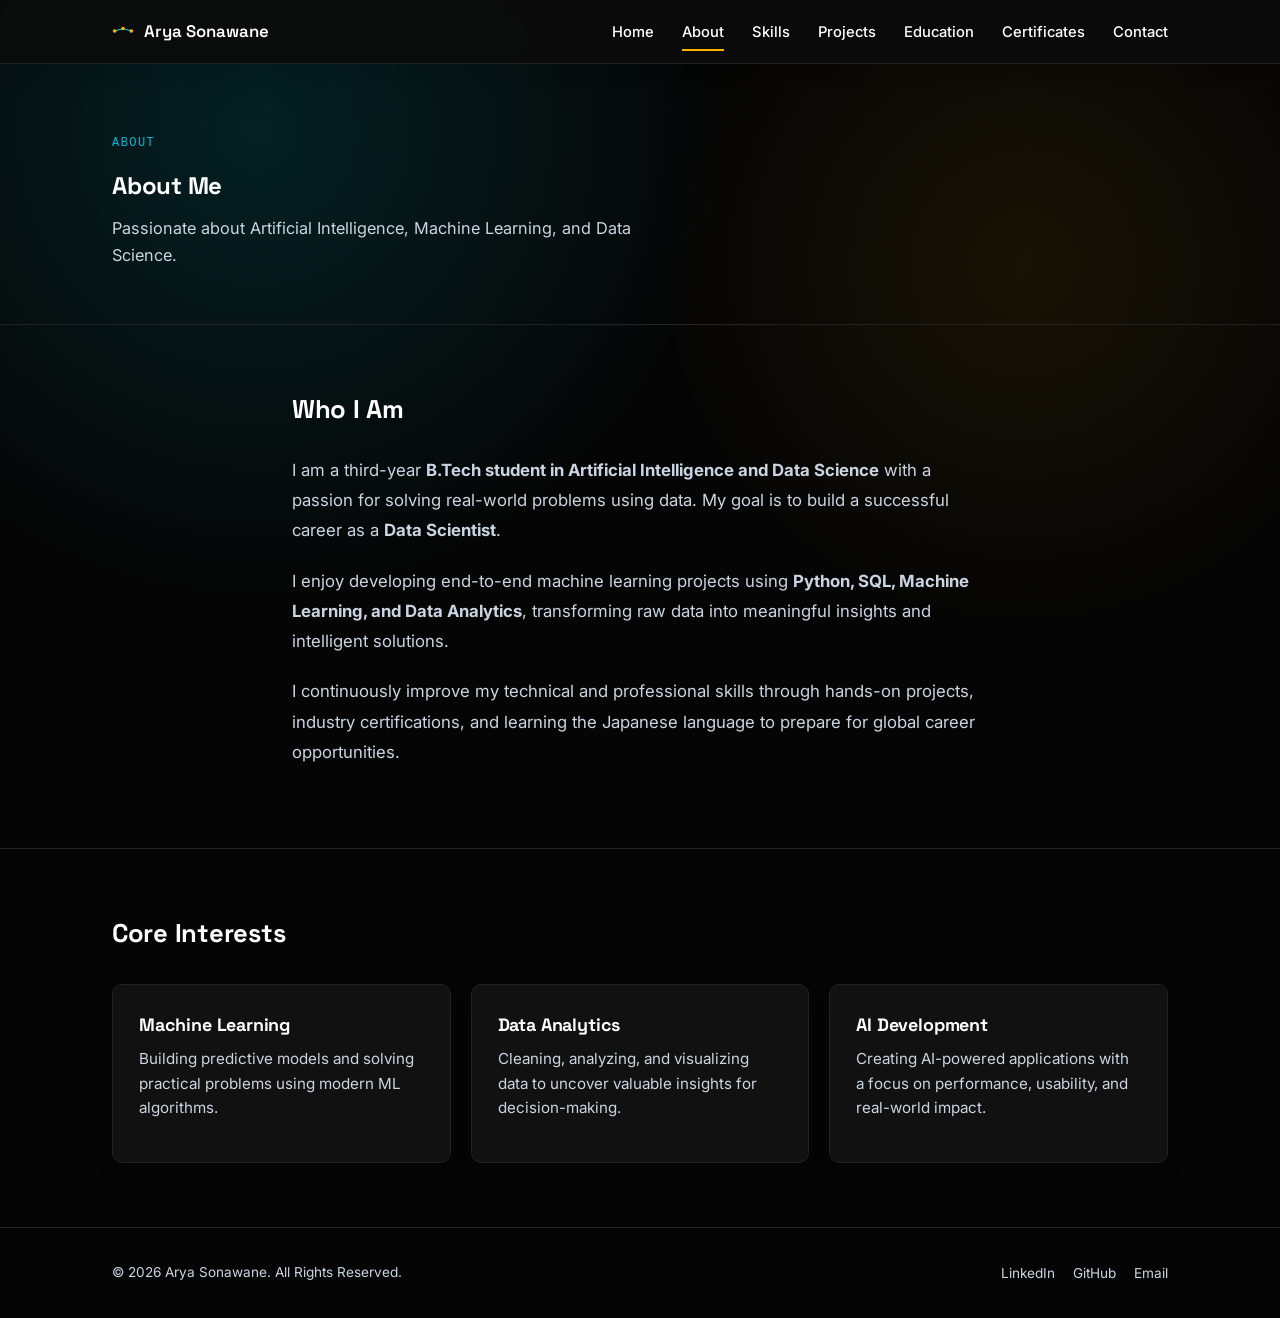
==== about.html @ a9456c00 "Initial portfolio upload" ====
<!DOCTYPE html>
<html lang="en">
<head>
  <meta charset="UTF-8">
  <meta name="viewport" content="width=device-width, initial-scale=1.0">
  <title>About | Arya Sonawane</title>

  <link rel="preconnect" href="https://fonts.googleapis.com">
  <link href="https://fonts.googleapis.com/css2?family=Space+Grotesk:wght@500;600;700&family=Inter:wght@400;500;600&display=swap" rel="stylesheet">

  <link rel="stylesheet" href="style.css">
</head>

<body>

<header class="site-header">
  <nav class="nav">

    <a href="index.html" class="nav-brand">
      <svg class="node-mark" viewBox="0 0 26 12" aria-hidden="true">
        <line x1="3" y1="6" x2="13" y2="3"></line>
        <line x1="13" y1="3" x2="23" y2="6"></line>
        <circle cx="3" cy="6" r="2.2"></circle>
        <circle cx="13" cy="3" r="2.2"></circle>
        <circle cx="23" cy="6" r="2.2"></circle>
      </svg>
      Arya Sonawane
    </a>

    <button class="nav-toggle" aria-label="Toggle Navigation">
      <span></span>
      <span></span>
      <span></span>
    </button>

    <ul class="nav-links">
      <li><a href="index.html">Home</a></li>
      <li><a href="about.html" aria-current="page">About</a></li>
      <li><a href="skills.html">Skills</a></li>
      <li><a href="projects.html">Projects</a></li>
      <li><a href="education.html">Education</a></li>
      <li><a href="certificates.html">Certificates</a></li>
      <li><a href="contact.html">Contact</a></li>
    </ul>

  </nav>
</header>

<!-- Page Header -->

<section class="page-header">

  <div class="wrap">

    <span class="eyebrow">
      About
    </span>

    <h1>About Me</h1>

    <p class="lede">
      Passionate about Artificial Intelligence, Machine Learning, and Data Science.
    </p>

  </div>

</section>

<!-- About -->

<section class="section">

  <div class="wrap" style="max-width:760px;">

    <h2 style="margin-bottom:25px;">Who I Am</h2>

    <p style="color:var(--slate);font-size:1.05rem;line-height:1.8;margin-bottom:20px;">
      I am a third-year <strong>B.Tech student in Artificial Intelligence and Data Science</strong>
      with a passion for solving real-world problems using data. My goal is to build a
      successful career as a <strong>Data Scientist</strong>.
    </p>

    <p style="color:var(--slate);font-size:1.05rem;line-height:1.8;margin-bottom:20px;">
      I enjoy developing end-to-end machine learning projects using
      <strong>Python, SQL, Machine Learning, and Data Analytics</strong>,
      transforming raw data into meaningful insights and intelligent solutions.
    </p>

    <p style="color:var(--slate);font-size:1.05rem;line-height:1.8;">
      I continuously improve my technical and professional skills through
      hands-on projects, industry certifications, and learning the Japanese
      language to prepare for global career opportunities.
    </p>

  </div>

</section>

<!-- Focus Area -->

<section class="section">

<div class="wrap">

<h2 style="margin-bottom:30px;">Core Interests</h2>

<div class="grid grid-3">

<div class="card">
<h3>Machine Learning</h3>

<p>
Building predictive models and solving practical problems using modern ML algorithms.
</p>

</div>

<div class="card">

<h3>Data Analytics</h3>

<p>
Cleaning, analyzing, and visualizing data to uncover valuable insights for decision-making.
</p>

</div>

<div class="card">

<h3>AI Development</h3>

<p>
Creating AI-powered applications with a focus on performance, usability, and real-world impact.
</p>

</div>

</div>

</div>

</section>

<footer class="site-footer">

<div class="wrap">

<p>© 2026 Arya Sonawane. All Rights Reserved.</p>

<ul class="footer-links">

<li>
<a href="https://www.linkedin.com/in/arya-sonawane-2072b132a" target="_blank">
LinkedIn
</a>
</li>

<li>
<a href="https://github.com/AryaSonawane557/my" target="_blank">
GitHub
</a>
</li>

<li>
<a href="mailto:aryasonawane81@gmail.com">
Email
</a>
</li>

</ul>

</div>

</footer>

<script src="script.js"></script>

</body>
</html>
---- style.css ----
/* ===================================================================
   Arya Sonawane — Portfolio
   Design tokens
   =================================================================== */
:root {
  --ink: #101a33;
  --ink-soft: #1c2b4d;
  --bg: #f5f6f9;
  --surface: #ffffff;
  --slate: #55617a;
  --slate-light: #8894ab;
  --accent: #1d6f8c;
  --accent-dark: #145268;
  --accent-warm: #d9a441;
  --border: #e2e5ec;

  --font-display: "Space Grotesk", "Segoe UI", sans-serif;
  --font-body: "Inter", "Segoe UI", sans-serif;
  --font-mono: "JetBrains Mono", "Courier New", monospace;

  --max-width: 1120px;
  --radius: 10px;
}

* { box-sizing: border-box; }

html { scroll-behavior: smooth; }

body {
  margin: 0;
  color: var(--ink);
  font-family: var(--font-body);
  line-height: 1.6;
  -webkit-font-smoothing: antialiased;
  background-color: var(--bg);
  background-image:
    radial-gradient(circle at 10% 8%, rgba(29, 111, 140, 0.10), transparent 42%),
    radial-gradient(circle at 92% 12%, rgba(217, 164, 65, 0.09), transparent 40%),
    radial-gradient(rgba(16, 26, 51, 0.05) 1px, transparent 1px);
  background-size: auto, auto, 26px 26px;
  background-attachment: fixed, fixed, fixed;
}

img { max-width: 100%; display: block; }

a { color: inherit; text-decoration: none; }

.wrap {
  max-width: var(--max-width);
  margin: 0 auto;
  padding: 0 32px;
}

h1, h2, h3 {
  font-family: var(--font-display);
  color: var(--ink);
  margin: 0;
  letter-spacing: -0.01em;
}

/* ===================================================================
   Eyebrow / node mark — the recurring signature motif
   =================================================================== */
.eyebrow {
  display: inline-flex;
  align-items: center;
  gap: 8px;
  font-family: var(--font-mono);
  font-size: 0.75rem;
  letter-spacing: 0.12em;
  text-transform: uppercase;
  color: var(--accent-dark);
  margin-bottom: 14px;
}

.node-mark {
  width: 26px;
  height: 12px;
  flex-shrink: 0;
}
.node-mark circle { fill: var(--accent-warm); }
.node-mark line { stroke: var(--accent); stroke-width: 1.2; }

/* ===================================================================
   Navigation
   =================================================================== */
.site-header {
  position: sticky;
  top: 0;
  z-index: 50;
  background: rgba(245, 246, 249, 0.85);
  backdrop-filter: blur(8px);
  border-bottom: 1px solid var(--border);
  box-shadow: 0 1px 0 rgba(16, 26, 51, 0.02), 0 8px 20px rgba(16, 26, 51, 0.03);
}

.nav {
  max-width: var(--max-width);
  margin: 0 auto;
  padding: 18px 32px;
  display: flex;
  align-items: center;
  justify-content: space-between;
}

.nav-brand {
  font-family: var(--font-display);
  font-weight: 600;
  font-size: 1.05rem;
  color: var(--ink);
  display: flex;
  align-items: center;
  gap: 10px;
}

.nav-brand .node-mark { width: 22px; height: 10px; }

.nav-links {
  display: flex;
  gap: 28px;
  list-style: none;
  margin: 0;
  padding: 0;
}

.nav-links a {
  font-size: 0.92rem;
  color: var(--slate);
  font-weight: 500;
  position: relative;
  padding: 4px 0;
  transition: color 0.15s ease;
}

.nav-links a:hover,
.nav-links a:focus-visible {
  color: var(--accent-dark);
}

.nav-links a[aria-current="page"] {
  color: var(--ink);
}

.nav-links a[aria-current="page"]::after {
  content: "";
  position: absolute;
  left: 0;
  right: 0;
  bottom: -6px;
  height: 2px;
  background: var(--accent-warm);
}

.nav-toggle {
  display: none;
  background: none;
  border: none;
  cursor: pointer;
  padding: 6px;
}
.nav-toggle span {
  display: block;
  width: 22px;
  height: 2px;
  background: var(--ink);
  margin: 5px 0;
  transition: transform 0.2s ease, opacity 0.2s ease;
}

/* ===================================================================
   Buttons
   =================================================================== */
.btn {
  display: inline-flex;
  align-items: center;
  gap: 8px;
  font-family: var(--font-body);
  font-weight: 600;
  font-size: 0.92rem;
  padding: 12px 22px;
  border-radius: 8px;
  border: 1px solid transparent;
  cursor: pointer;
  transition: transform 0.15s ease, background 0.15s ease, color 0.15s ease;
}
.btn:hover { transform: translateY(-1px); }

.btn-primary {
  background: var(--ink);
  color: #fff;
}
.btn-primary:hover { background: var(--accent-dark); }

.btn-ghost {
  background: transparent;
  color: var(--ink);
  border-color: var(--border);
}
.btn-ghost:hover { border-color: var(--accent); color: var(--accent-dark); }

/* ===================================================================
   Hero (home page)
   =================================================================== */
.hero {
  position: relative;
  overflow: hidden;
  padding: 96px 0 84px;
  border-bottom: 1px solid var(--border);
}

.hero-graph {
  position: absolute;
  top: 0; right: -60px;
  width: 560px;
  height: 100%;
  opacity: 0.5;
  pointer-events: none;
}

.hero-inner {
  position: relative;
  z-index: 1;
  max-width: 640px;
}

.hero h1 {
  font-size: clamp(2.4rem, 5vw, 3.4rem);
  line-height: 1.08;
  margin-bottom: 18px;
}

.hero p.lede {
  font-size: 1.08rem;
  color: var(--slate);
  max-width: 520px;
  margin-bottom: 32px;
}

.hero-actions {
  display: flex;
  gap: 14px;
  flex-wrap: wrap;
}

/* pulsing nodes — respects reduced motion */
.pulse circle { animation: node-pulse 3.6s ease-in-out infinite; }
.pulse circle:nth-of-type(2) { animation-delay: 0.6s; }
.pulse circle:nth-of-type(3) { animation-delay: 1.2s; }
.pulse circle:nth-of-type(4) { animation-delay: 1.8s; }
.pulse circle:nth-of-type(5) { animation-delay: 2.4s; }

@keyframes node-pulse {
  0%, 100% { opacity: 0.55; r: var(--r, 4); }
  50% { opacity: 1; }
}

@media (prefers-reduced-motion: reduce) {
  .pulse circle { animation: none; }
  html { scroll-behavior: auto; }
}

/* ===================================================================
   Stat strip
   =================================================================== */
.stat-strip {
  padding: 40px 0;
  border-bottom: 1px solid var(--border);
}
.stat-strip .wrap {
  display: flex;
  gap: 48px;
  flex-wrap: wrap;
}
.stat {
  font-family: var(--font-mono);
}
.stat .num {
  display: block;
  font-size: 1.6rem;
  color: var(--ink);
  font-weight: 600;
}
.stat .label {
  font-size: 0.78rem;
  color: var(--slate-light);
  text-transform: uppercase;
  letter-spacing: 0.08em;
}

/* ===================================================================
   Page header (non-home pages)
   =================================================================== */
.page-header {
  padding: 64px 0 40px;
  border-bottom: 1px solid var(--border);
}
.page-header p.lede {
  color: var(--slate);
  max-width: 560px;
  font-size: 1.02rem;
  margin-top: 10px;
}

/* ===================================================================
   Generic section rhythm
   =================================================================== */
.section {
  padding: 64px 0;
}
.section + .section { border-top: 1px solid var(--border); }

.section h2 {
  font-size: 1.6rem;
  margin-bottom: 8px;
}

.section-intro {
  color: var(--slate);
  max-width: 560px;
  margin-bottom: 32px;
}

/* ===================================================================
   Cards / grids
   =================================================================== */
.grid {
  display: grid;
  gap: 20px;
}
.grid-3 { grid-template-columns: repeat(3, 1fr); }
.grid-2 { grid-template-columns: repeat(2, 1fr); }

.card {
  background: var(--surface);
  border: 1px solid var(--border);
  border-radius: var(--radius);
  padding: 26px;
  box-shadow: 0 1px 2px rgba(16, 26, 51, 0.04), 0 10px 26px rgba(16, 26, 51, 0.04);
  transition: box-shadow 0.2s ease, transform 0.2s ease;
}
.card:hover {
  box-shadow: 0 2px 4px rgba(16, 26, 51, 0.05), 0 16px 32px rgba(16, 26, 51, 0.07);
  transform: translateY(-2px);
}

.card h3 {
  font-size: 1.12rem;
  margin-bottom: 8px;
}

.card p {
  color: var(--slate);
  font-size: 0.95rem;
  margin: 0 0 16px;
}

.tag-row {
  display: flex;
  flex-wrap: wrap;
  gap: 8px;
  margin-top: 4px;
}
.tag {
  font-family: var(--font-mono);
  font-size: 0.72rem;
  padding: 5px 10px;
  border-radius: 999px;
  background: var(--bg);
  border: 1px solid var(--border);
  color: var(--slate);
}

/* skill category card */
.skill-card .tag { background: #eef4f6; border-color: #d7e6ea; color: var(--accent-dark); }

/* project card */
.project-card .tag-row { margin-top: 16px; }

/* certificate card */
.cert-card {
  display: flex;
  flex-direction: column;
  gap: 14px;
}
.cert-card .btn { align-self: flex-start; }

/* education card */
.edu-card {
  display: flex;
  gap: 22px;
  align-items: flex-start;
}
.edu-mark {
  width: 42px; height: 42px;
  border-radius: 50%;
  background: var(--ink);
  color: #fff;
  display: flex; align-items: center; justify-content: center;
  font-family: var(--font-mono);
  font-size: 0.85rem;
  flex-shrink: 0;
}

/* ===================================================================
   Contact
   =================================================================== */
.contact-grid {
  display: grid;
  grid-template-columns: 1.1fr 0.9fr;
  gap: 40px;
  align-items: start;
}
.contact-list {
  list-style: none;
  margin: 0; padding: 0;
  display: flex;
  flex-direction: column;
  gap: 18px;
}
.contact-list li {
  border: 1px solid var(--border);
  background: var(--surface);
  border-radius: var(--radius);
  padding: 18px 20px;
  display: flex;
  align-items: center;
  gap: 14px;
}
.contact-list .label {
  font-family: var(--font-mono);
  font-size: 0.72rem;
  color: var(--slate-light);
  text-transform: uppercase;
  letter-spacing: 0.08em;
  display: block;
}
.contact-list .value {
  font-weight: 600;
  color: var(--ink);
}
.contact-list .value:hover { color: var(--accent-dark); }

/* about teaser on home */
.about-teaser {
  display: grid;
  grid-template-columns: 0.9fr 1.1fr;
  gap: 40px;
  align-items: center;
}

/* ===================================================================
   Footer
   =================================================================== */
.site-footer {
  border-top: 1px solid var(--border);
  padding: 32px 0;
  margin-top: 0;
}
.site-footer .wrap {
  display: flex;
  justify-content: space-between;
  align-items: center;
  flex-wrap: wrap;
  gap: 12px;
}
.site-footer p {
  margin: 0;
  color: var(--slate-light);
  font-size: 0.85rem;
}
.footer-links {
  display: flex;
  gap: 18px;
  list-style: none;
  margin: 0; padding: 0;
}
.footer-links a {
  color: var(--slate);
  font-size: 0.85rem;
}
.footer-links a:hover { color: var(--accent-dark); }

/* ===================================================================
   Focus states (accessibility)
   =================================================================== */
a:focus-visible, button:focus-visible {
  outline: 2px solid var(--accent);
  outline-offset: 3px;
}

/* ===================================================================
   Responsive
   =================================================================== */
@media (max-width: 860px) {
  .grid-3 { grid-template-columns: repeat(2, 1fr); }
  .about-teaser, .contact-grid { grid-template-columns: 1fr; }
  .hero-graph { display: none; }
}

@media (max-width: 640px) {
  .nav-links {
    position: absolute;
    top: 100%;
    left: 0; right: 0;
    background: var(--surface);
    border-bottom: 1px solid var(--border);
    flex-direction: column;
    gap: 0;
    padding: 8px 0;
    display: none;
  }
  .nav-links.open { display: flex; }
  .nav-links li { width: 100%; }
  .nav-links a {
    display: block;
    padding: 14px 32px;
  }
  .nav-links a[aria-current="page"]::after { display: none; }
  .nav-links a[aria-current="page"] { background: var(--bg); }
  .nav-toggle { display: block; }
  .grid-3, .grid-2 { grid-template-columns: 1fr; }
  .hero { padding: 64px 0 56px; }
  .hero-actions { width: 100%; }
  .contact-grid { gap: 24px; }
}
/* Premium black overrides */
:root{--ink:#f5f5f5;--bg:#050505;--surface:#111;--slate:#cbd5e1;--slate-light:#94a3b8;--accent:#00e5ff;--accent-dark:#00b8d9;--accent-warm:#ffb300;--border:#222;}
body{background:#050505!important;color:#f5f5f5!important;background-image:radial-gradient(circle at 20% 10%,rgba(0,229,255,.12),transparent 30%),radial-gradient(circle at 80% 20%,rgba(255,179,0,.08),transparent 25%)!important;}
.site-header{background:#0b0b0bf0!important;border-bottom:1px solid #222!important;}
.nav-brand,.nav-links a,h1,h2,h3{color:#fff!important;}
.nav-links a:hover{color:#00e5ff!important;}
.hero p,.section-intro,.card p,.footer-links a,.site-footer p,.stat .label{color:#cbd5e1!important;}
.card,.contact-list li{background:#111!important;border:1px solid #222!important;color:#fff!important;}
.btn-primary{background:#00e5ff!important;color:#000!important;}
.btn-ghost{border:1px solid #00e5ff!important;color:#00e5ff!important;}
.tag{background:#0d1b22!important;color:#00e5ff!important;border:1px solid #00e5ff55!important;}
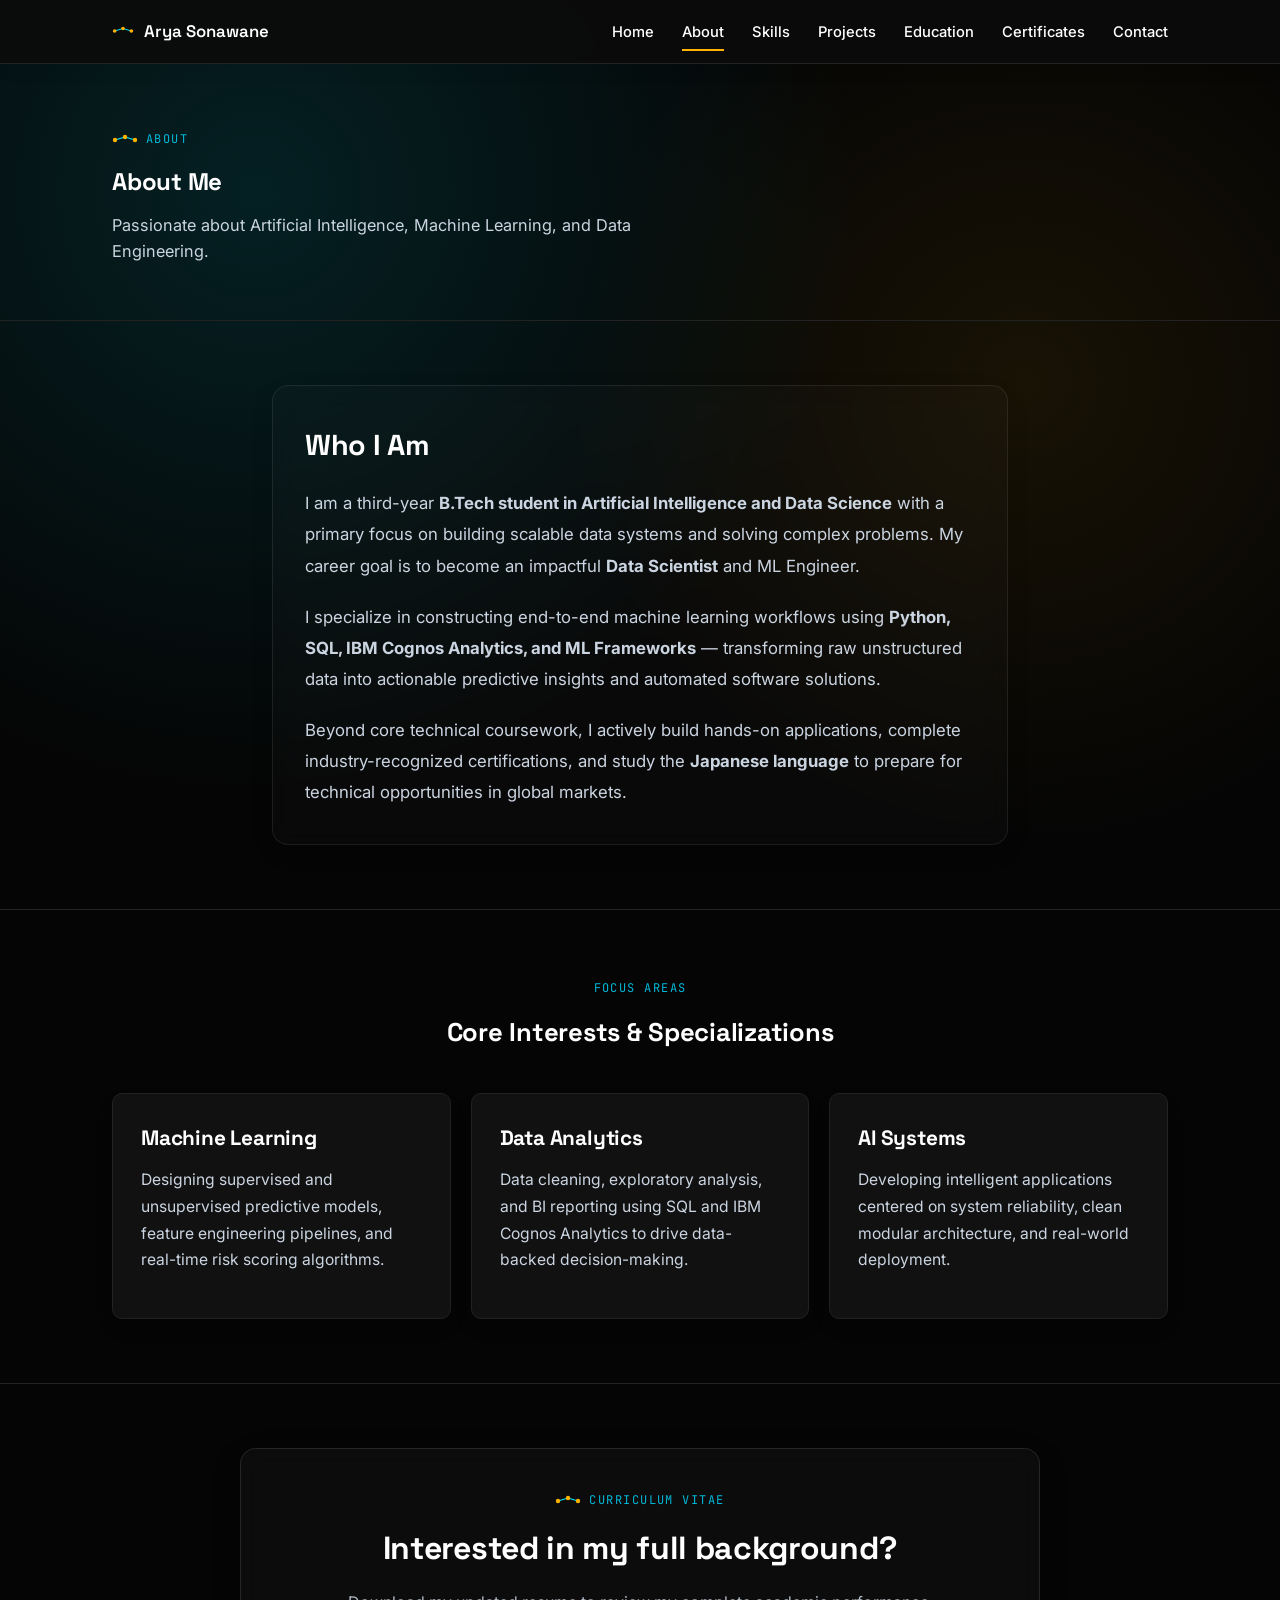
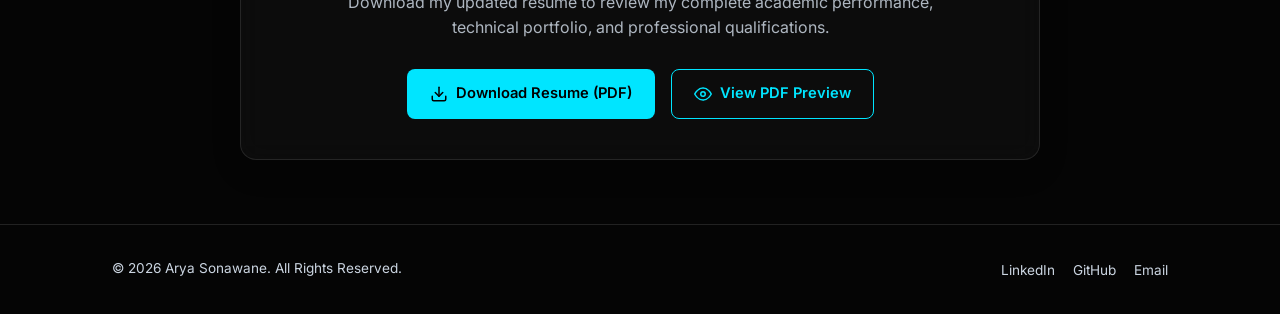
==== commit ba8aab3f: "Updated portfolio and added resume section" ====
--- a/about.html
+++ b/about.html
@@ -6,7 +6,7 @@
   <title>About | Arya Sonawane</title>
 
   <link rel="preconnect" href="https://fonts.googleapis.com">
-  <link href="https://fonts.googleapis.com/css2?family=Space+Grotesk:wght@500;600;700&family=Inter:wght@400;500;600&display=swap" rel="stylesheet">
+  <link href="https://fonts.googleapis.com/css2?family=Space+Grotesk:wght@500;600;700&family=Inter:wght@400;500;600&family=JetBrains+Mono:wght@400;500&display=swap" rel="stylesheet">
 
   <link rel="stylesheet" href="style.css">
 </head>
@@ -47,130 +47,153 @@
 </header>
 
 <!-- Page Header -->
-
 <section class="page-header">
-
-  <div class="wrap">
-
+  <div class="wrap">
     <span class="eyebrow">
+      <svg class="node-mark" viewBox="0 0 26 12" aria-hidden="true">
+        <line x1="3" y1="6" x2="13" y2="3"></line>
+        <line x1="13" y1="3" x2="23" y2="6"></line>
+        <circle cx="3" cy="6" r="2.2"></circle>
+        <circle cx="13" cy="3" r="2.2"></circle>
+        <circle cx="23" cy="6" r="2.2"></circle>
+      </svg>
       About
     </span>
 
     <h1>About Me</h1>
 
     <p class="lede">
-      Passionate about Artificial Intelligence, Machine Learning, and Data Science.
+      Passionate about Artificial Intelligence, Machine Learning, and Data Engineering.
     </p>
-
-  </div>
-
-</section>
-
-<!-- About -->
-
+  </div>
+</section>
+
+<!-- About Section -->
 <section class="section">
-
-  <div class="wrap" style="max-width:760px;">
-
-    <h2 style="margin-bottom:25px;">Who I Am</h2>
-
-    <p style="color:var(--slate);font-size:1.05rem;line-height:1.8;margin-bottom:20px;">
-      I am a third-year <strong>B.Tech student in Artificial Intelligence and Data Science</strong>
-      with a passion for solving real-world problems using data. My goal is to build a
-      successful career as a <strong>Data Scientist</strong>.
-    </p>
-
-    <p style="color:var(--slate);font-size:1.05rem;line-height:1.8;margin-bottom:20px;">
-      I enjoy developing end-to-end machine learning projects using
-      <strong>Python, SQL, Machine Learning, and Data Analytics</strong>,
-      transforming raw data into meaningful insights and intelligent solutions.
-    </p>
-
-    <p style="color:var(--slate);font-size:1.05rem;line-height:1.8;">
-      I continuously improve my technical and professional skills through
-      hands-on projects, industry certifications, and learning the Japanese
-      language to prepare for global career opportunities.
-    </p>
-
-  </div>
-
-</section>
-
-<!-- Focus Area -->
-
+  <div class="wrap" style="max-width:800px;">
+
+    <div style="background: rgba(255, 255, 255, 0.02); border: 1px solid rgba(255, 255, 255, 0.08); border-radius: 16px; padding: 36px 32px; backdrop-filter: blur(10px); box-shadow: 0 8px 24px rgba(0, 0, 0, 0.08);">
+      <h2 style="margin-bottom:20px; font-size: 1.8rem;">Who I Am</h2>
+
+      <p style="color:var(--slate); font-size:1.05rem; line-height:1.85; margin-bottom:20px;">
+        I am a third-year <strong>B.Tech student in Artificial Intelligence and Data Science</strong> with a primary focus on building scalable data systems and solving complex problems. My career goal is to become an impactful <strong>Data Scientist</strong> and ML Engineer.
+      </p>
+
+      <p style="color:var(--slate); font-size:1.05rem; line-height:1.85; margin-bottom:20px;">
+        I specialize in constructing end-to-end machine learning workflows using 
+        <strong>Python, SQL, IBM Cognos Analytics, and ML Frameworks</strong> — transforming raw unstructured data into actionable predictive insights and automated software solutions.
+      </p>
+
+      <p style="color:var(--slate); font-size:1.05rem; line-height:1.85; margin-bottom:0;">
+        Beyond core technical coursework, I actively build hands-on applications, complete industry-recognized certifications, and study the <strong>Japanese language</strong> to prepare for technical opportunities in global markets.
+      </p>
+    </div>
+
+  </div>
+</section>
+
+<!-- Core Interests Section -->
 <section class="section">
-
-<div class="wrap">
-
-<h2 style="margin-bottom:30px;">Core Interests</h2>
-
-<div class="grid grid-3">
-
-<div class="card">
-<h3>Machine Learning</h3>
-
-<p>
-Building predictive models and solving practical problems using modern ML algorithms.
-</p>
-
-</div>
-
-<div class="card">
-
-<h3>Data Analytics</h3>
-
-<p>
-Cleaning, analyzing, and visualizing data to uncover valuable insights for decision-making.
-</p>
-
-</div>
-
-<div class="card">
-
-<h3>AI Development</h3>
-
-<p>
-Creating AI-powered applications with a focus on performance, usability, and real-world impact.
-</p>
-
-</div>
-
-</div>
-
-</div>
-
+  <div class="wrap">
+    <div style="text-align: center; margin-bottom: 40px;">
+      <span class="eyebrow" style="justify-content: center;">
+        Focus Areas
+      </span>
+      <h2>Core Interests &amp; Specializations</h2>
+    </div>
+
+    <div class="grid grid-3">
+
+      <div class="card" style="border-top: 3px solid #1d6f8c; padding: 28px;">
+        <h3 style="margin-bottom: 12px; font-size: 1.3rem;">Machine Learning</h3>
+        <p style="line-height: 1.7; font-size: 0.98rem; color: var(--slate);">
+          Designing supervised and unsupervised predictive models, feature engineering pipelines, and real-time risk scoring algorithms.
+        </p>
+      </div>
+
+      <div class="card" style="border-top: 3px solid #d9a441; padding: 28px;">
+        <h3 style="margin-bottom: 12px; font-size: 1.3rem;">Data Analytics</h3>
+        <p style="line-height: 1.7; font-size: 0.98rem; color: var(--slate);">
+          Data cleaning, exploratory analysis, and BI reporting using SQL and IBM Cognos Analytics to drive data-backed decision-making.
+        </p>
+      </div>
+
+      <div class="card" style="border-top: 3px solid #101a33; padding: 28px;">
+        <h3 style="margin-bottom: 12px; font-size: 1.3rem;">AI Systems</h3>
+        <p style="line-height: 1.7; font-size: 0.98rem; color: var(--slate);">
+          Developing intelligent applications centered on system reliability, clean modular architecture, and real-world deployment.
+        </p>
+      </div>
+
+    </div>
+  </div>
+</section>
+
+<!-- Resume Section -->
+<section class="section resume-teaser">
+  <div class="wrap">
+    <div style="background: rgba(255, 255, 255, 0.03); border: 1px solid rgba(255, 255, 255, 0.1); backdrop-filter: blur(12px); border-radius: 16px; padding: 40px 28px; text-align: center; max-width: 800px; margin: 0 auto; box-shadow: 0 10px 30px rgba(0,0,0,0.15);">
+      
+      <span class="eyebrow" style="justify-content: center; margin-bottom: 12px;">
+        <svg class="node-mark" viewBox="0 0 26 12" aria-hidden="true">
+          <line x1="3" y1="6" x2="13" y2="3"></line>
+          <line x1="13" y1="3" x2="23" y2="6"></line>
+          <circle cx="3" cy="6" r="2.2"></circle>
+          <circle cx="13" cy="3" r="2.2"></circle>
+          <circle cx="23" cy="6" r="2.2"></circle>
+        </svg>
+        Curriculum Vitae
+      </span>
+      
+      <h2 style="font-size: 2rem; margin-bottom: 12px;">Interested in my full background?</h2>
+      
+      <p class="section-intro" style="margin-bottom: 28px; max-width: 600px; margin-left: auto; margin-right: auto; opacity: 0.85;">
+        Download my updated resume to review my complete academic performance, technical portfolio, and professional qualifications.
+      </p>
+
+      <div class="hero-actions" style="justify-content: center; gap: 16px; flex-wrap: wrap;">
+        <a href="Resume/resume.pdf" download="Arya_Sonawane_Resume.pdf" class="btn btn-primary" style="display: inline-flex; align-items: center; gap: 8px;">
+          <svg width="18" height="18" viewBox="0 0 24 24" fill="none" stroke="currentColor" stroke-width="2" stroke-linecap="round" stroke-linejoin="round" aria-hidden="true">
+            <path d="M21 15v4a2 2 0 0 1-2 2H5a2 2 0 0 1-2-2v-4"></path>
+            <polyline points="7 10 12 15 17 10"></polyline>
+            <line x1="12" y1="15" x2="12" y2="3"></line>
+          </svg>
+          Download Resume (PDF)
+        </a>
+        <a href="Resume/resume.pdf" target="_blank" class="btn btn-ghost" style="display: inline-flex; align-items: center; gap: 8px;">
+          <svg width="18" height="18" viewBox="0 0 24 24" fill="none" stroke="currentColor" stroke-width="2" stroke-linecap="round" stroke-linejoin="round" aria-hidden="true">
+            <path d="M1 12s4-8 11-8 11 8 11 8-4 8-11 8-11-8-11-8z"></path>
+            <circle cx="12" cy="12" r="3"></circle>
+          </svg>
+          View PDF Preview
+        </a>
+      </div>
+
+    </div>
+  </div>
 </section>
 
 <footer class="site-footer">
-
-<div class="wrap">
-
-<p>© 2026 Arya Sonawane. All Rights Reserved.</p>
-
-<ul class="footer-links">
-
-<li>
-<a href="https://www.linkedin.com/in/arya-sonawane-2072b132a" target="_blank">
-LinkedIn
-</a>
-</li>
-
-<li>
-<a href="https://github.com/AryaSonawane557/my" target="_blank">
-GitHub
-</a>
-</li>
-
-<li>
-<a href="mailto:aryasonawane81@gmail.com">
-Email
-</a>
-</li>
-
-</ul>
-
-</div>
-
+  <div class="wrap">
+    <p>© 2026 Arya Sonawane. All Rights Reserved.</p>
+    <ul class="footer-links">
+      <li>
+        <a href="https://www.linkedin.com/in/arya-sonawane-2072b132a" target="_blank" rel="noopener">
+          LinkedIn
+        </a>
+      </li>
+      <li>
+        <a href="https://github.com/AryaSonawane557/my" target="_blank" rel="noopener">
+          GitHub
+        </a>
+      </li>
+      <li>
+        <a href="mailto:aryasonawane81@gmail.com">
+          Email
+        </a>
+      </li>
+    </ul>
+  </div>
 </footer>
 
 <script src="script.js"></script>
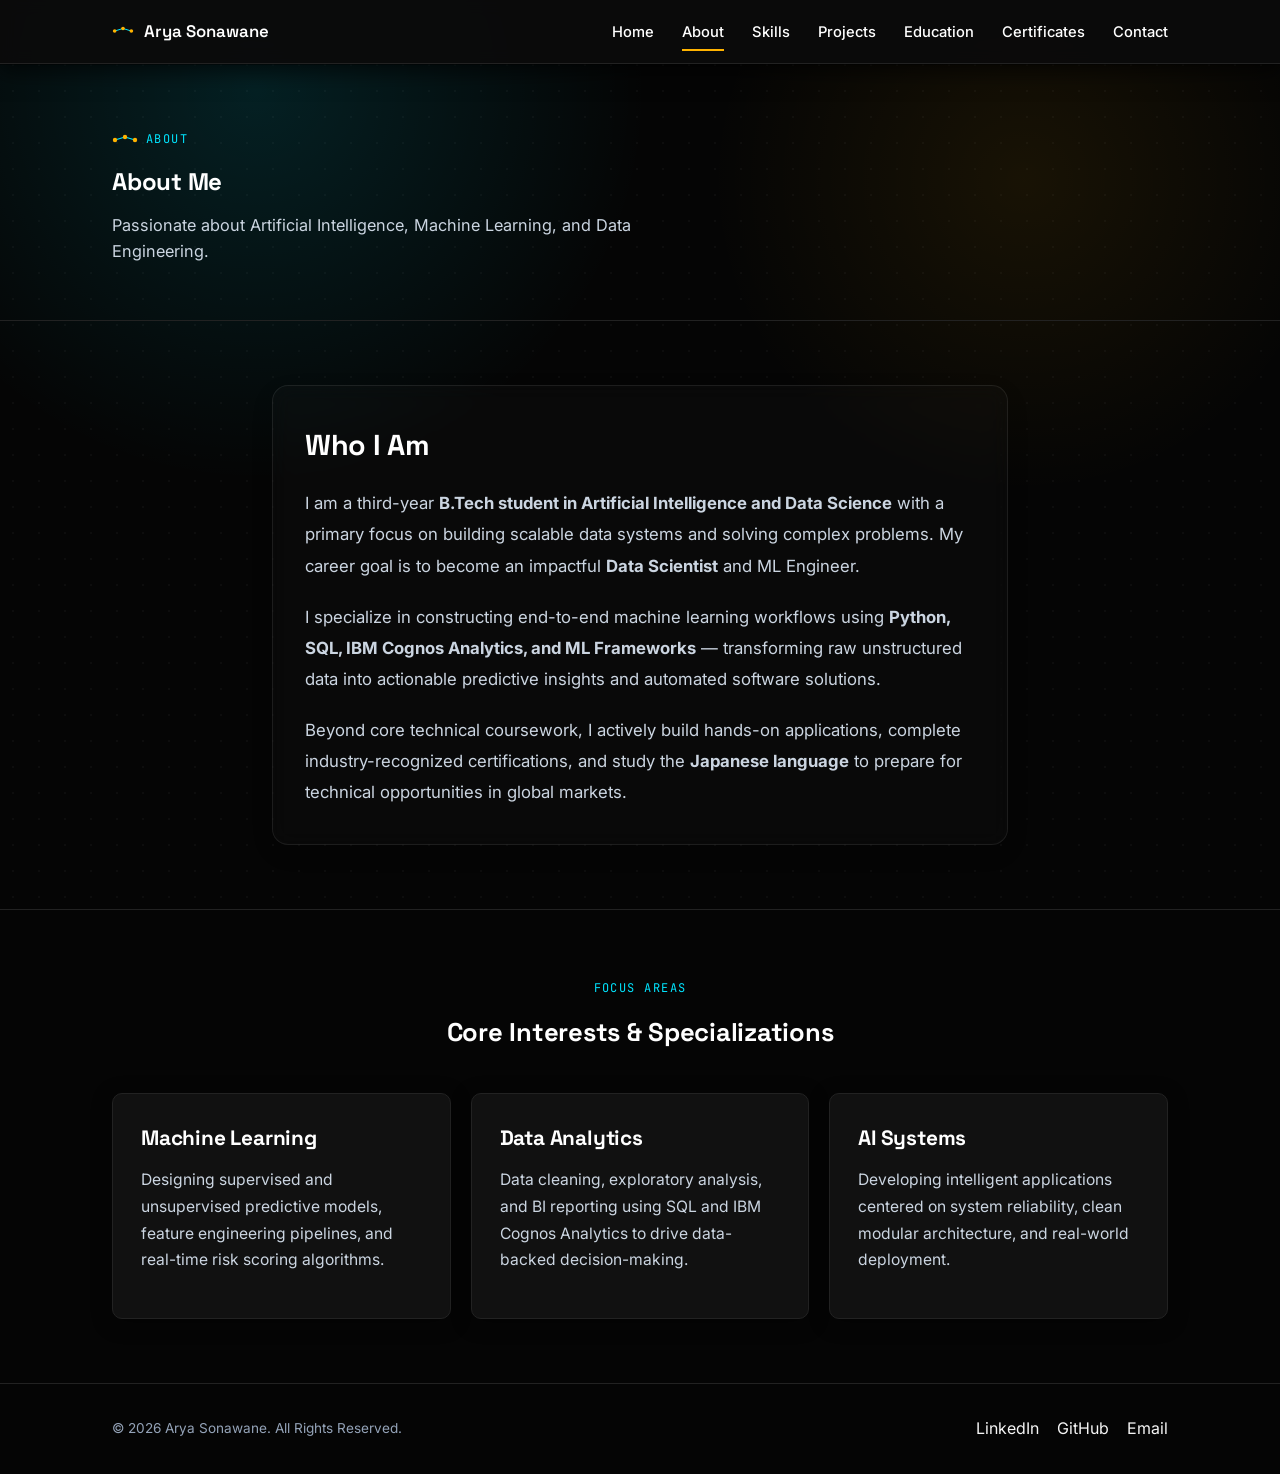
==== commit 457ed4e6: "Initial commit" ====
--- a/about.html
+++ b/about.html
@@ -129,50 +129,6 @@
   </div>
 </section>
 
-<!-- Resume Section -->
-<section class="section resume-teaser">
-  <div class="wrap">
-    <div style="background: rgba(255, 255, 255, 0.03); border: 1px solid rgba(255, 255, 255, 0.1); backdrop-filter: blur(12px); border-radius: 16px; padding: 40px 28px; text-align: center; max-width: 800px; margin: 0 auto; box-shadow: 0 10px 30px rgba(0,0,0,0.15);">
-      
-      <span class="eyebrow" style="justify-content: center; margin-bottom: 12px;">
-        <svg class="node-mark" viewBox="0 0 26 12" aria-hidden="true">
-          <line x1="3" y1="6" x2="13" y2="3"></line>
-          <line x1="13" y1="3" x2="23" y2="6"></line>
-          <circle cx="3" cy="6" r="2.2"></circle>
-          <circle cx="13" cy="3" r="2.2"></circle>
-          <circle cx="23" cy="6" r="2.2"></circle>
-        </svg>
-        Curriculum Vitae
-      </span>
-      
-      <h2 style="font-size: 2rem; margin-bottom: 12px;">Interested in my full background?</h2>
-      
-      <p class="section-intro" style="margin-bottom: 28px; max-width: 600px; margin-left: auto; margin-right: auto; opacity: 0.85;">
-        Download my updated resume to review my complete academic performance, technical portfolio, and professional qualifications.
-      </p>
-
-      <div class="hero-actions" style="justify-content: center; gap: 16px; flex-wrap: wrap;">
-        <a href="Resume/resume.pdf" download="Arya_Sonawane_Resume.pdf" class="btn btn-primary" style="display: inline-flex; align-items: center; gap: 8px;">
-          <svg width="18" height="18" viewBox="0 0 24 24" fill="none" stroke="currentColor" stroke-width="2" stroke-linecap="round" stroke-linejoin="round" aria-hidden="true">
-            <path d="M21 15v4a2 2 0 0 1-2 2H5a2 2 0 0 1-2-2v-4"></path>
-            <polyline points="7 10 12 15 17 10"></polyline>
-            <line x1="12" y1="15" x2="12" y2="3"></line>
-          </svg>
-          Download Resume (PDF)
-        </a>
-        <a href="Resume/resume.pdf" target="_blank" class="btn btn-ghost" style="display: inline-flex; align-items: center; gap: 8px;">
-          <svg width="18" height="18" viewBox="0 0 24 24" fill="none" stroke="currentColor" stroke-width="2" stroke-linecap="round" stroke-linejoin="round" aria-hidden="true">
-            <path d="M1 12s4-8 11-8 11 8 11 8-4 8-11 8-11-8-11-8z"></path>
-            <circle cx="12" cy="12" r="3"></circle>
-          </svg>
-          View PDF Preview
-        </a>
-      </div>
-
-    </div>
-  </div>
-</section>
-
 <footer class="site-footer">
   <div class="wrap">
     <p>© 2026 Arya Sonawane. All Rights Reserved.</p>
--- a/style.css
+++ b/style.css
@@ -1,18 +1,21 @@
 /* ===================================================================
    Arya Sonawane — Portfolio
-   Design tokens
+   Design tokens & Dark Theme Overrides
    =================================================================== */
 :root {
-  --ink: #101a33;
+  --ink: #f5f5f5;
   --ink-soft: #1c2b4d;
-  --bg: #f5f6f9;
-  --surface: #ffffff;
-  --slate: #55617a;
-  --slate-light: #8894ab;
-  --accent: #1d6f8c;
-  --accent-dark: #145268;
-  --accent-warm: #d9a441;
-  --border: #e2e5ec;
+  --bg: #050505;
+  --surface: #111111;
+  --slate: #cbd5e1;
+  --slate-light: #94a3b8;
+  --accent: #00e5ff;
+  --accent-dark: #00b8d9;
+  --accent-warm: #ffb300;
+  --border: #222222;
+
+  --ai-cyan: #00e5ff;
+  --ai-glow: rgba(0, 229, 255, 0.25);
 
   --font-display: "Space Grotesk", "Segoe UI", sans-serif;
   --font-body: "Inter", "Segoe UI", sans-serif;
@@ -28,15 +31,15 @@
 
 body {
   margin: 0;
-  color: var(--ink);
+  color: var(--ink) !important;
   font-family: var(--font-body);
   line-height: 1.6;
   -webkit-font-smoothing: antialiased;
-  background-color: var(--bg);
-  background-image:
-    radial-gradient(circle at 10% 8%, rgba(29, 111, 140, 0.10), transparent 42%),
-    radial-gradient(circle at 92% 12%, rgba(217, 164, 65, 0.09), transparent 40%),
-    radial-gradient(rgba(16, 26, 51, 0.05) 1px, transparent 1px);
+  background-color: var(--bg) !important;
+  background-image: 
+    radial-gradient(circle at 20% 10%, rgba(0, 229, 255, 0.12), transparent 30%), 
+    radial-gradient(circle at 80% 20%, rgba(255, 179, 0, 0.08), transparent 25%),
+    radial-gradient(rgba(255, 255, 255, 0.03) 1px, transparent 1px) !important;
   background-size: auto, auto, 26px 26px;
   background-attachment: fixed, fixed, fixed;
 }
@@ -53,13 +56,13 @@
 
 h1, h2, h3 {
   font-family: var(--font-display);
-  color: var(--ink);
+  color: #ffffff !important;
   margin: 0;
   letter-spacing: -0.01em;
 }
 
 /* ===================================================================
-   Eyebrow / node mark — the recurring signature motif
+   Eyebrow / Node Mark Signature Motif
    =================================================================== */
 .eyebrow {
   display: inline-flex;
@@ -69,7 +72,7 @@
   font-size: 0.75rem;
   letter-spacing: 0.12em;
   text-transform: uppercase;
-  color: var(--accent-dark);
+  color: var(--accent);
   margin-bottom: 14px;
 }
 
@@ -88,10 +91,10 @@
   position: sticky;
   top: 0;
   z-index: 50;
-  background: rgba(245, 246, 249, 0.85);
+  background: #0b0b0bf0 !important;
   backdrop-filter: blur(8px);
-  border-bottom: 1px solid var(--border);
-  box-shadow: 0 1px 0 rgba(16, 26, 51, 0.02), 0 8px 20px rgba(16, 26, 51, 0.03);
+  border-bottom: 1px solid var(--border) !important;
+  box-shadow: 0 1px 0 rgba(0, 0, 0, 0.4), 0 8px 20px rgba(0, 0, 0, 0.6);
 }
 
 .nav {
@@ -107,7 +110,7 @@
   font-family: var(--font-display);
   font-weight: 600;
   font-size: 1.05rem;
-  color: var(--ink);
+  color: #ffffff !important;
   display: flex;
   align-items: center;
   gap: 10px;
@@ -125,7 +128,7 @@
 
 .nav-links a {
   font-size: 0.92rem;
-  color: var(--slate);
+  color: #ffffff !important;
   font-weight: 500;
   position: relative;
   padding: 4px 0;
@@ -134,11 +137,11 @@
 
 .nav-links a:hover,
 .nav-links a:focus-visible {
-  color: var(--accent-dark);
+  color: var(--accent) !important;
 }
 
 .nav-links a[aria-current="page"] {
-  color: var(--ink);
+  color: #ffffff;
 }
 
 .nav-links a[aria-current="page"]::after {
@@ -162,7 +165,7 @@
   display: block;
   width: 22px;
   height: 2px;
-  background: var(--ink);
+  background: #ffffff;
   margin: 5px 0;
   transition: transform 0.2s ease, opacity 0.2s ease;
 }
@@ -186,25 +189,28 @@
 .btn:hover { transform: translateY(-1px); }
 
 .btn-primary {
-  background: var(--ink);
-  color: #fff;
-}
-.btn-primary:hover { background: var(--accent-dark); }
+  background: var(--accent) !important;
+  color: #000000 !important;
+}
+.btn-primary:hover { background: var(--accent-dark) !important; }
 
 .btn-ghost {
   background: transparent;
-  color: var(--ink);
-  border-color: var(--border);
-}
-.btn-ghost:hover { border-color: var(--accent); color: var(--accent-dark); }
-
-/* ===================================================================
-   Hero (home page)
+  border: 1px solid var(--accent) !important;
+  color: var(--accent) !important;
+}
+.btn-ghost:hover { 
+  background: rgba(0, 229, 255, 0.1); 
+  border-color: var(--accent) !important; 
+}
+
+/* ===================================================================
+   Hero Section & Photo Layout
    =================================================================== */
 .hero {
   position: relative;
   overflow: hidden;
-  padding: 96px 0 84px;
+  padding: 80px 0;
   border-bottom: 1px solid var(--border);
 }
 
@@ -213,14 +219,21 @@
   top: 0; right: -60px;
   width: 560px;
   height: 100%;
-  opacity: 0.5;
+  opacity: 0.3;
   pointer-events: none;
 }
 
 .hero-inner {
   position: relative;
   z-index: 1;
-  max-width: 640px;
+}
+
+/* Hero Grid for Side-by-Side Text & Photo */
+.hero-content-grid {
+  display: grid;
+  grid-template-columns: 1.3fr 0.7fr;
+  gap: 40px;
+  align-items: center;
 }
 
 .hero h1 {
@@ -231,7 +244,7 @@
 
 .hero p.lede {
   font-size: 1.08rem;
-  color: var(--slate);
+  color: var(--slate) !important;
   max-width: 520px;
   margin-bottom: 32px;
 }
@@ -242,7 +255,45 @@
   flex-wrap: wrap;
 }
 
-/* pulsing nodes — respects reduced motion */
+/* Profile Photo Cyber Frame */
+.hero-photo-wrapper {
+  position: relative;
+  width: 100%;
+  max-width: 300px;
+  margin: 0 auto;
+  border-radius: 12px;
+  overflow: hidden;
+  border: 1px solid var(--accent);
+  box-shadow: 0 0 20px var(--ai-glow);
+  background: rgba(0, 229, 255, 0.05);
+}
+
+.hero-photo-wrapper img {
+  width: 100%;
+  height: auto;
+  display: block;
+  filter: contrast(1.05) brightness(0.95);
+  transition: transform 0.5s ease;
+}
+
+.hero-photo-wrapper:hover img {
+  transform: scale(1.03);
+}
+
+/* Cyber corner accent lines for photo frame */
+.hero-photo-wrapper::after {
+  content: "";
+  position: absolute;
+  inset: 0;
+  border: 2px solid transparent;
+  background: linear-gradient(135deg, var(--accent) 0%, transparent 40%) border-box;
+  -webkit-mask: linear-gradient(#fff 0 0) padding-box, linear-gradient(#fff 0 0);
+  -webkit-mask-composite: destination-out;
+  mask-composite: exclude;
+  pointer-events: none;
+}
+
+/* Pulsing nodes */
 .pulse circle { animation: node-pulse 3.6s ease-in-out infinite; }
 .pulse circle:nth-of-type(2) { animation-delay: 0.6s; }
 .pulse circle:nth-of-type(3) { animation-delay: 1.2s; }
@@ -277,32 +328,32 @@
 .stat .num {
   display: block;
   font-size: 1.6rem;
-  color: var(--ink);
+  color: #ffffff;
   font-weight: 600;
 }
 .stat .label {
   font-size: 0.78rem;
-  color: var(--slate-light);
+  color: var(--slate-light) !important;
   text-transform: uppercase;
   letter-spacing: 0.08em;
 }
 
 /* ===================================================================
-   Page header (non-home pages)
+   Page header
    =================================================================== */
 .page-header {
   padding: 64px 0 40px;
   border-bottom: 1px solid var(--border);
 }
 .page-header p.lede {
-  color: var(--slate);
+  color: var(--slate) !important;
   max-width: 560px;
   font-size: 1.02rem;
   margin-top: 10px;
 }
 
 /* ===================================================================
-   Generic section rhythm
+   Generic Section
    =================================================================== */
 .section {
   padding: 64px 0;
@@ -315,13 +366,13 @@
 }
 
 .section-intro {
-  color: var(--slate);
+  color: var(--slate) !important;
   max-width: 560px;
   margin-bottom: 32px;
 }
 
 /* ===================================================================
-   Cards / grids
+   Cards / Grids
    =================================================================== */
 .grid {
   display: grid;
@@ -331,15 +382,17 @@
 .grid-2 { grid-template-columns: repeat(2, 1fr); }
 
 .card {
-  background: var(--surface);
-  border: 1px solid var(--border);
+  background: var(--surface) !important;
+  border: 1px solid var(--border) !important;
+  color: #ffffff !important;
   border-radius: var(--radius);
   padding: 26px;
-  box-shadow: 0 1px 2px rgba(16, 26, 51, 0.04), 0 10px 26px rgba(16, 26, 51, 0.04);
-  transition: box-shadow 0.2s ease, transform 0.2s ease;
+  box-shadow: 0 4px 20px rgba(0, 0, 0, 0.4);
+  transition: box-shadow 0.2s ease, transform 0.2s ease, border-color 0.2s ease;
 }
 .card:hover {
-  box-shadow: 0 2px 4px rgba(16, 26, 51, 0.05), 0 16px 32px rgba(16, 26, 51, 0.07);
+  border-color: var(--accent) !important;
+  box-shadow: 0 0 15px rgba(0, 229, 255, 0.15);
   transform: translateY(-2px);
 }
 
@@ -349,7 +402,7 @@
 }
 
 .card p {
-  color: var(--slate);
+  color: var(--slate) !important;
   font-size: 0.95rem;
   margin: 0 0 16px;
 }
@@ -360,23 +413,21 @@
   gap: 8px;
   margin-top: 4px;
 }
+
 .tag {
   font-family: var(--font-mono);
   font-size: 0.72rem;
   padding: 5px 10px;
   border-radius: 999px;
-  background: var(--bg);
-  border: 1px solid var(--border);
-  color: var(--slate);
-}
-
-/* skill category card */
-.skill-card .tag { background: #eef4f6; border-color: #d7e6ea; color: var(--accent-dark); }
-
-/* project card */
+  background: #0d1b22 !important;
+  border: 1px solid rgba(0, 229, 255, 0.33) !important;
+  color: var(--accent) !important;
+}
+
+/* Skill / Education / Certificate Cards */
+.skill-card .tag { background: #0d1b22 !important; border-color: rgba(0, 229, 255, 0.33) !important; color: var(--accent) !important; }
 .project-card .tag-row { margin-top: 16px; }
 
-/* certificate card */
 .cert-card {
   display: flex;
   flex-direction: column;
@@ -384,7 +435,6 @@
 }
 .cert-card .btn { align-self: flex-start; }
 
-/* education card */
 .edu-card {
   display: flex;
   gap: 22px;
@@ -393,16 +443,17 @@
 .edu-mark {
   width: 42px; height: 42px;
   border-radius: 50%;
-  background: var(--ink);
-  color: #fff;
+  background: var(--accent);
+  color: #000;
   display: flex; align-items: center; justify-content: center;
   font-family: var(--font-mono);
+  font-weight: bold;
   font-size: 0.85rem;
   flex-shrink: 0;
 }
 
 /* ===================================================================
-   Contact
+   Contact Section
    =================================================================== */
 .contact-grid {
   display: grid;
@@ -418,8 +469,9 @@
   gap: 18px;
 }
 .contact-list li {
-  border: 1px solid var(--border);
-  background: var(--surface);
+  border: 1px solid var(--border) !important;
+  background: var(--surface) !important;
+  color: #ffffff !important;
   border-radius: var(--radius);
   padding: 18px 20px;
   display: flex;
@@ -436,11 +488,10 @@
 }
 .contact-list .value {
   font-weight: 600;
-  color: var(--ink);
-}
-.contact-list .value:hover { color: var(--accent-dark); }
-
-/* about teaser on home */
+  color: #ffffff;
+}
+.contact-list .value:hover { color: var(--accent); }
+
 .about-teaser {
   display: grid;
   grid-template-columns: 0.9fr 1.1fr;
@@ -449,7 +500,7 @@
 }
 
 /* ===================================================================
-   Footer
+   Footer & Social Icons Styling
    =================================================================== */
 .site-footer {
   border-top: 1px solid var(--border);
@@ -465,7 +516,7 @@
 }
 .site-footer p {
   margin: 0;
-  color: var(--slate-light);
+  color: var(--slate-light) !important;
   font-size: 0.85rem;
 }
 .footer-links {
@@ -473,15 +524,25 @@
   gap: 18px;
   list-style: none;
   margin: 0; padding: 0;
-}
-.footer-links a {
-  color: var(--slate);
-  font-size: 0.85rem;
-}
-.footer-links a:hover { color: var(--accent-dark); }
-
-/* ===================================================================
-   Focus states (accessibility)
+  align-items: center;
+}
+
+/* Social icon link hover glow */
+.social-icon-link {
+  color: var(--slate-light) !important;
+  transition: color 0.3s ease, transform 0.3s ease, filter 0.3s ease;
+  display: inline-flex;
+  align-items: center;
+}
+
+.social-icon-link:hover {
+  color: var(--accent) !important;
+  transform: translateY(-3px);
+  filter: drop-shadow(0 0 8px var(--accent));
+}
+
+/* ===================================================================
+   Focus & Accessibility
    =================================================================== */
 a:focus-visible, button:focus-visible {
   outline: 2px solid var(--accent);
@@ -489,8 +550,15 @@
 }
 
 /* ===================================================================
-   Responsive
-   =================================================================== */
+   Responsive Breakpoints
+   =================================================================== */
+@media (max-width: 900px) {
+  .hero-content-grid {
+    grid-template-columns: 1fr;
+    gap: 32px;
+  }
+}
+
 @media (max-width: 860px) {
   .grid-3 { grid-template-columns: repeat(2, 1fr); }
   .about-teaser, .contact-grid { grid-template-columns: 1fr; }
@@ -519,18 +587,7 @@
   .nav-links a[aria-current="page"] { background: var(--bg); }
   .nav-toggle { display: block; }
   .grid-3, .grid-2 { grid-template-columns: 1fr; }
-  .hero { padding: 64px 0 56px; }
+  .hero { padding: 56px 0; }
   .hero-actions { width: 100%; }
   .contact-grid { gap: 24px; }
-}
-/* Premium black overrides */
-:root{--ink:#f5f5f5;--bg:#050505;--surface:#111;--slate:#cbd5e1;--slate-light:#94a3b8;--accent:#00e5ff;--accent-dark:#00b8d9;--accent-warm:#ffb300;--border:#222;}
-body{background:#050505!important;color:#f5f5f5!important;background-image:radial-gradient(circle at 20% 10%,rgba(0,229,255,.12),transparent 30%),radial-gradient(circle at 80% 20%,rgba(255,179,0,.08),transparent 25%)!important;}
-.site-header{background:#0b0b0bf0!important;border-bottom:1px solid #222!important;}
-.nav-brand,.nav-links a,h1,h2,h3{color:#fff!important;}
-.nav-links a:hover{color:#00e5ff!important;}
-.hero p,.section-intro,.card p,.footer-links a,.site-footer p,.stat .label{color:#cbd5e1!important;}
-.card,.contact-list li{background:#111!important;border:1px solid #222!important;color:#fff!important;}
-.btn-primary{background:#00e5ff!important;color:#000!important;}
-.btn-ghost{border:1px solid #00e5ff!important;color:#00e5ff!important;}
-.tag{background:#0d1b22!important;color:#00e5ff!important;border:1px solid #00e5ff55!important;}
+}
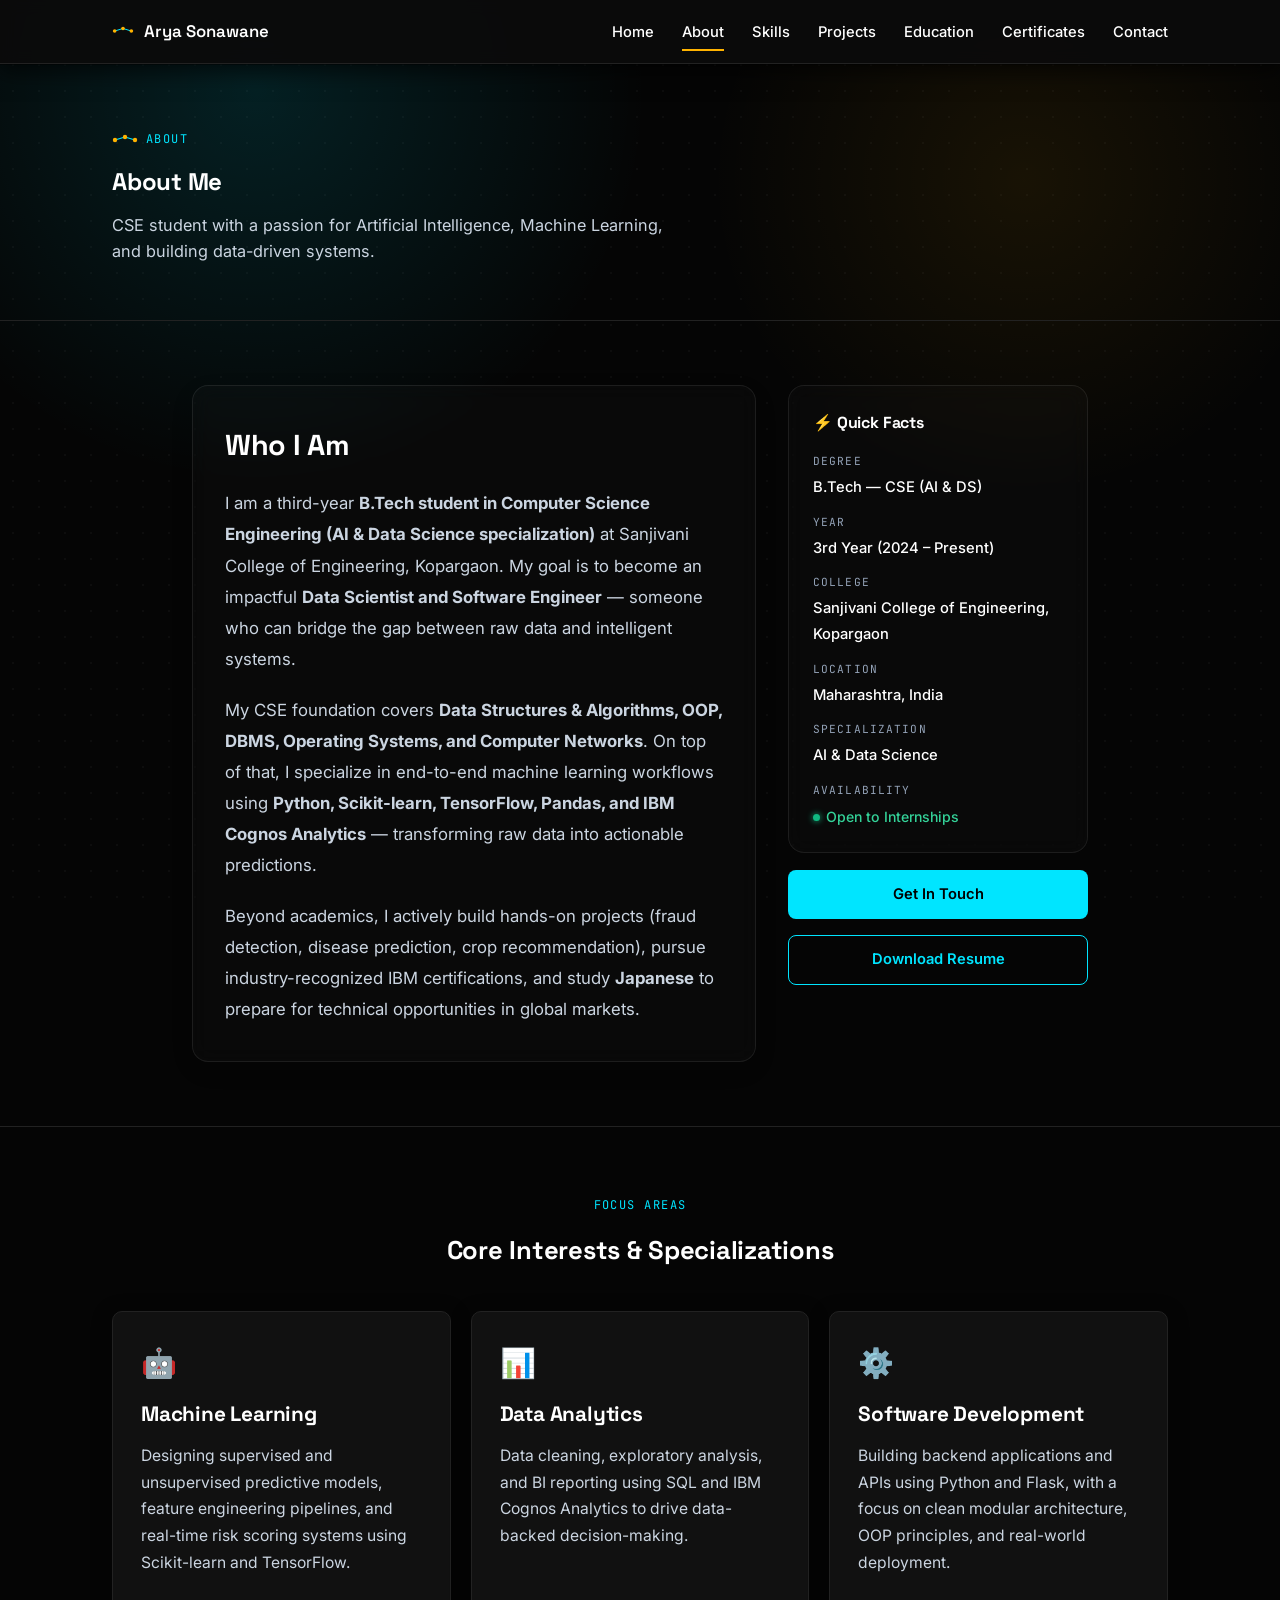
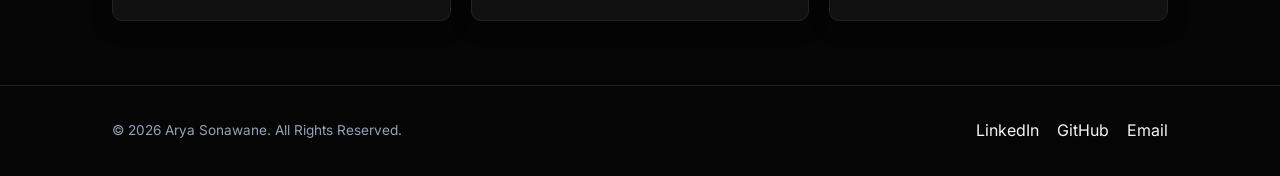
==== commit b9e26b03: "Professional CSE portfolio upgrade: photo, skills, projects, certificates, education, about, contact" ====
--- a/about.html
+++ b/about.html
@@ -4,10 +4,9 @@
   <meta charset="UTF-8">
   <meta name="viewport" content="width=device-width, initial-scale=1.0">
   <title>About | Arya Sonawane</title>
-
+  <meta name="description" content="About Arya Sonawane — third-year B.Tech CSE student at Sanjivani College of Engineering, specializing in AI & Data Science.">
   <link rel="preconnect" href="https://fonts.googleapis.com">
   <link href="https://fonts.googleapis.com/css2?family=Space+Grotesk:wght@500;600;700&family=Inter:wght@400;500;600&family=JetBrains+Mono:wght@400;500&display=swap" rel="stylesheet">
-
   <link rel="stylesheet" href="style.css">
 </head>
 
@@ -15,7 +14,6 @@
 
 <header class="site-header">
   <nav class="nav">
-
     <a href="index.html" class="nav-brand">
       <svg class="node-mark" viewBox="0 0 26 12" aria-hidden="true">
         <line x1="3" y1="6" x2="13" y2="3"></line>
@@ -26,13 +24,9 @@
       </svg>
       Arya Sonawane
     </a>
-
-    <button class="nav-toggle" aria-label="Toggle Navigation">
-      <span></span>
-      <span></span>
-      <span></span>
+    <button class="nav-toggle" aria-label="Toggle Navigation" aria-expanded="false">
+      <span></span><span></span><span></span>
     </button>
-
     <ul class="nav-links">
       <li><a href="index.html">Home</a></li>
       <li><a href="about.html" aria-current="page">About</a></li>
@@ -42,7 +36,6 @@
       <li><a href="certificates.html">Certificates</a></li>
       <li><a href="contact.html">Contact</a></li>
     </ul>
-
   </nav>
 </header>
 
@@ -59,34 +52,84 @@
       </svg>
       About
     </span>
-
     <h1>About Me</h1>
-
     <p class="lede">
-      Passionate about Artificial Intelligence, Machine Learning, and Data Engineering.
+      CSE student with a passion for Artificial Intelligence, Machine Learning, and building data-driven systems.
     </p>
   </div>
 </section>
 
-<!-- About Section -->
+<!-- About Section — Bio + Quick Facts -->
 <section class="section">
-  <div class="wrap" style="max-width:800px;">
+  <div class="wrap" style="max-width: 960px;">
 
-    <div style="background: rgba(255, 255, 255, 0.02); border: 1px solid rgba(255, 255, 255, 0.08); border-radius: 16px; padding: 36px 32px; backdrop-filter: blur(10px); box-shadow: 0 8px 24px rgba(0, 0, 0, 0.08);">
-      <h2 style="margin-bottom:20px; font-size: 1.8rem;">Who I Am</h2>
+    <div style="display: grid; grid-template-columns: 1fr 300px; gap: 32px; align-items: start;">
 
-      <p style="color:var(--slate); font-size:1.05rem; line-height:1.85; margin-bottom:20px;">
-        I am a third-year <strong>B.Tech student in Artificial Intelligence and Data Science</strong> with a primary focus on building scalable data systems and solving complex problems. My career goal is to become an impactful <strong>Data Scientist</strong> and ML Engineer.
-      </p>
+      <!-- Bio -->
+      <div style="background: rgba(255,255,255,0.02); border: 1px solid rgba(255,255,255,0.08); border-radius: 16px; padding: 36px 32px; backdrop-filter: blur(10px); box-shadow: 0 8px 24px rgba(0,0,0,0.08);">
+        <h2 style="margin-bottom: 20px; font-size: 1.8rem;">Who I Am</h2>
 
-      <p style="color:var(--slate); font-size:1.05rem; line-height:1.85; margin-bottom:20px;">
-        I specialize in constructing end-to-end machine learning workflows using 
-        <strong>Python, SQL, IBM Cognos Analytics, and ML Frameworks</strong> — transforming raw unstructured data into actionable predictive insights and automated software solutions.
-      </p>
+        <p style="color: var(--slate); font-size: 1.05rem; line-height: 1.85; margin-bottom: 20px;">
+          I am a third-year <strong>B.Tech student in Computer Science Engineering (AI &amp; Data Science specialization)</strong> at Sanjivani College of Engineering, Kopargaon. My goal is to become an impactful <strong>Data Scientist and Software Engineer</strong> — someone who can bridge the gap between raw data and intelligent systems.
+        </p>
 
-      <p style="color:var(--slate); font-size:1.05rem; line-height:1.85; margin-bottom:0;">
-        Beyond core technical coursework, I actively build hands-on applications, complete industry-recognized certifications, and study the <strong>Japanese language</strong> to prepare for technical opportunities in global markets.
-      </p>
+        <p style="color: var(--slate); font-size: 1.05rem; line-height: 1.85; margin-bottom: 20px;">
+          My CSE foundation covers <strong>Data Structures &amp; Algorithms, OOP, DBMS, Operating Systems, and Computer Networks</strong>. On top of that, I specialize in end-to-end machine learning workflows using <strong>Python, Scikit-learn, TensorFlow, Pandas, and IBM Cognos Analytics</strong> — transforming raw data into actionable predictions.
+        </p>
+
+        <p style="color: var(--slate); font-size: 1.05rem; line-height: 1.85; margin-bottom: 0;">
+          Beyond academics, I actively build hands-on projects (fraud detection, disease prediction, crop recommendation), pursue industry-recognized IBM certifications, and study <strong>Japanese</strong> to prepare for technical opportunities in global markets.
+        </p>
+      </div>
+
+      <!-- Quick Facts Sidebar -->
+      <div style="display: flex; flex-direction: column; gap: 16px;">
+
+        <div style="background: rgba(255,255,255,0.02); border: 1px solid rgba(255,255,255,0.08); border-radius: 16px; padding: 24px; backdrop-filter: blur(10px);">
+          <h3 style="font-size: 1rem; margin-bottom: 18px; color: var(--accent);">⚡ Quick Facts</h3>
+          <div style="display: flex; flex-direction: column; gap: 14px;">
+
+            <div>
+              <span style="font-family: var(--font-mono); font-size: 0.7rem; color: var(--slate-light); text-transform: uppercase; letter-spacing: 0.1em; display: block; margin-bottom: 3px;">Degree</span>
+              <span style="font-size: 0.92rem; color: #fff; font-weight: 500;">B.Tech — CSE (AI &amp; DS)</span>
+            </div>
+
+            <div>
+              <span style="font-family: var(--font-mono); font-size: 0.7rem; color: var(--slate-light); text-transform: uppercase; letter-spacing: 0.1em; display: block; margin-bottom: 3px;">Year</span>
+              <span style="font-size: 0.92rem; color: #fff; font-weight: 500;">3rd Year (2024 – Present)</span>
+            </div>
+
+            <div>
+              <span style="font-family: var(--font-mono); font-size: 0.7rem; color: var(--slate-light); text-transform: uppercase; letter-spacing: 0.1em; display: block; margin-bottom: 3px;">College</span>
+              <span style="font-size: 0.92rem; color: #fff; font-weight: 500;">Sanjivani College of Engineering, Kopargaon</span>
+            </div>
+
+            <div>
+              <span style="font-family: var(--font-mono); font-size: 0.7rem; color: var(--slate-light); text-transform: uppercase; letter-spacing: 0.1em; display: block; margin-bottom: 3px;">Location</span>
+              <span style="font-size: 0.92rem; color: #fff; font-weight: 500;">Maharashtra, India</span>
+            </div>
+
+            <div>
+              <span style="font-family: var(--font-mono); font-size: 0.7rem; color: var(--slate-light); text-transform: uppercase; letter-spacing: 0.1em; display: block; margin-bottom: 3px;">Specialization</span>
+              <span style="font-size: 0.92rem; color: #fff; font-weight: 500;">AI &amp; Data Science</span>
+            </div>
+
+            <div>
+              <span style="font-family: var(--font-mono); font-size: 0.7rem; color: var(--slate-light); text-transform: uppercase; letter-spacing: 0.1em; display: block; margin-bottom: 3px;">Availability</span>
+              <span style="display: inline-flex; align-items: center; gap: 6px; font-size: 0.88rem; color: #34d399; font-weight: 500;">
+                <span style="width: 7px; height: 7px; background: #10b981; border-radius: 50%; box-shadow: 0 0 6px #10b981;"></span>
+                Open to Internships
+              </span>
+            </div>
+
+          </div>
+        </div>
+
+        <!-- CTA -->
+        <a href="contact.html" class="btn btn-primary" style="text-align: center; justify-content: center;">Get In Touch</a>
+        <a href="Resume/resume.pdf" target="_blank" class="btn btn-ghost" style="text-align: center; justify-content: center;">Download Resume</a>
+
+      </div>
     </div>
 
   </div>
@@ -104,24 +147,27 @@
 
     <div class="grid grid-3">
 
-      <div class="card" style="border-top: 3px solid #1d6f8c; padding: 28px;">
+      <div class="card" style="border-top: 3px solid #00e5ff; padding: 28px;">
+        <div style="font-size: 1.8rem; margin-bottom: 12px;">🤖</div>
         <h3 style="margin-bottom: 12px; font-size: 1.3rem;">Machine Learning</h3>
         <p style="line-height: 1.7; font-size: 0.98rem; color: var(--slate);">
-          Designing supervised and unsupervised predictive models, feature engineering pipelines, and real-time risk scoring algorithms.
+          Designing supervised and unsupervised predictive models, feature engineering pipelines, and real-time risk scoring systems using Scikit-learn and TensorFlow.
         </p>
       </div>
 
       <div class="card" style="border-top: 3px solid #d9a441; padding: 28px;">
+        <div style="font-size: 1.8rem; margin-bottom: 12px;">📊</div>
         <h3 style="margin-bottom: 12px; font-size: 1.3rem;">Data Analytics</h3>
         <p style="line-height: 1.7; font-size: 0.98rem; color: var(--slate);">
           Data cleaning, exploratory analysis, and BI reporting using SQL and IBM Cognos Analytics to drive data-backed decision-making.
         </p>
       </div>
 
-      <div class="card" style="border-top: 3px solid #101a33; padding: 28px;">
-        <h3 style="margin-bottom: 12px; font-size: 1.3rem;">AI Systems</h3>
+      <div class="card" style="border-top: 3px solid #7c3aed; padding: 28px;">
+        <div style="font-size: 1.8rem; margin-bottom: 12px;">⚙️</div>
+        <h3 style="margin-bottom: 12px; font-size: 1.3rem;">Software Development</h3>
         <p style="line-height: 1.7; font-size: 0.98rem; color: var(--slate);">
-          Developing intelligent applications centered on system reliability, clean modular architecture, and real-world deployment.
+          Building backend applications and APIs using Python and Flask, with a focus on clean modular architecture, OOP principles, and real-world deployment.
         </p>
       </div>
 
@@ -133,21 +179,9 @@
   <div class="wrap">
     <p>© 2026 Arya Sonawane. All Rights Reserved.</p>
     <ul class="footer-links">
-      <li>
-        <a href="https://www.linkedin.com/in/arya-sonawane-2072b132a" target="_blank" rel="noopener">
-          LinkedIn
-        </a>
-      </li>
-      <li>
-        <a href="https://github.com/AryaSonawane557/my" target="_blank" rel="noopener">
-          GitHub
-        </a>
-      </li>
-      <li>
-        <a href="mailto:aryasonawane81@gmail.com">
-          Email
-        </a>
-      </li>
+      <li><a href="https://www.linkedin.com/in/arya-sonawane-2072b132a" target="_blank" rel="noopener">LinkedIn</a></li>
+      <li><a href="https://github.com/AryaSonawane557/my" target="_blank" rel="noopener">GitHub</a></li>
+      <li><a href="mailto:aryasonawane81@gmail.com">Email</a></li>
     </ul>
   </div>
 </footer>
--- a/style.css
+++ b/style.css
@@ -563,6 +563,8 @@
   .grid-3 { grid-template-columns: repeat(2, 1fr); }
   .about-teaser, .contact-grid { grid-template-columns: 1fr; }
   .hero-graph { display: none; }
+  .about-photo-grid { grid-template-columns: 1fr !important; }
+  .about-photo-grid .hero-photo-wrapper { max-width: 200px !important; margin: 0 auto 8px auto; }
 }
 
 @media (max-width: 640px) {
